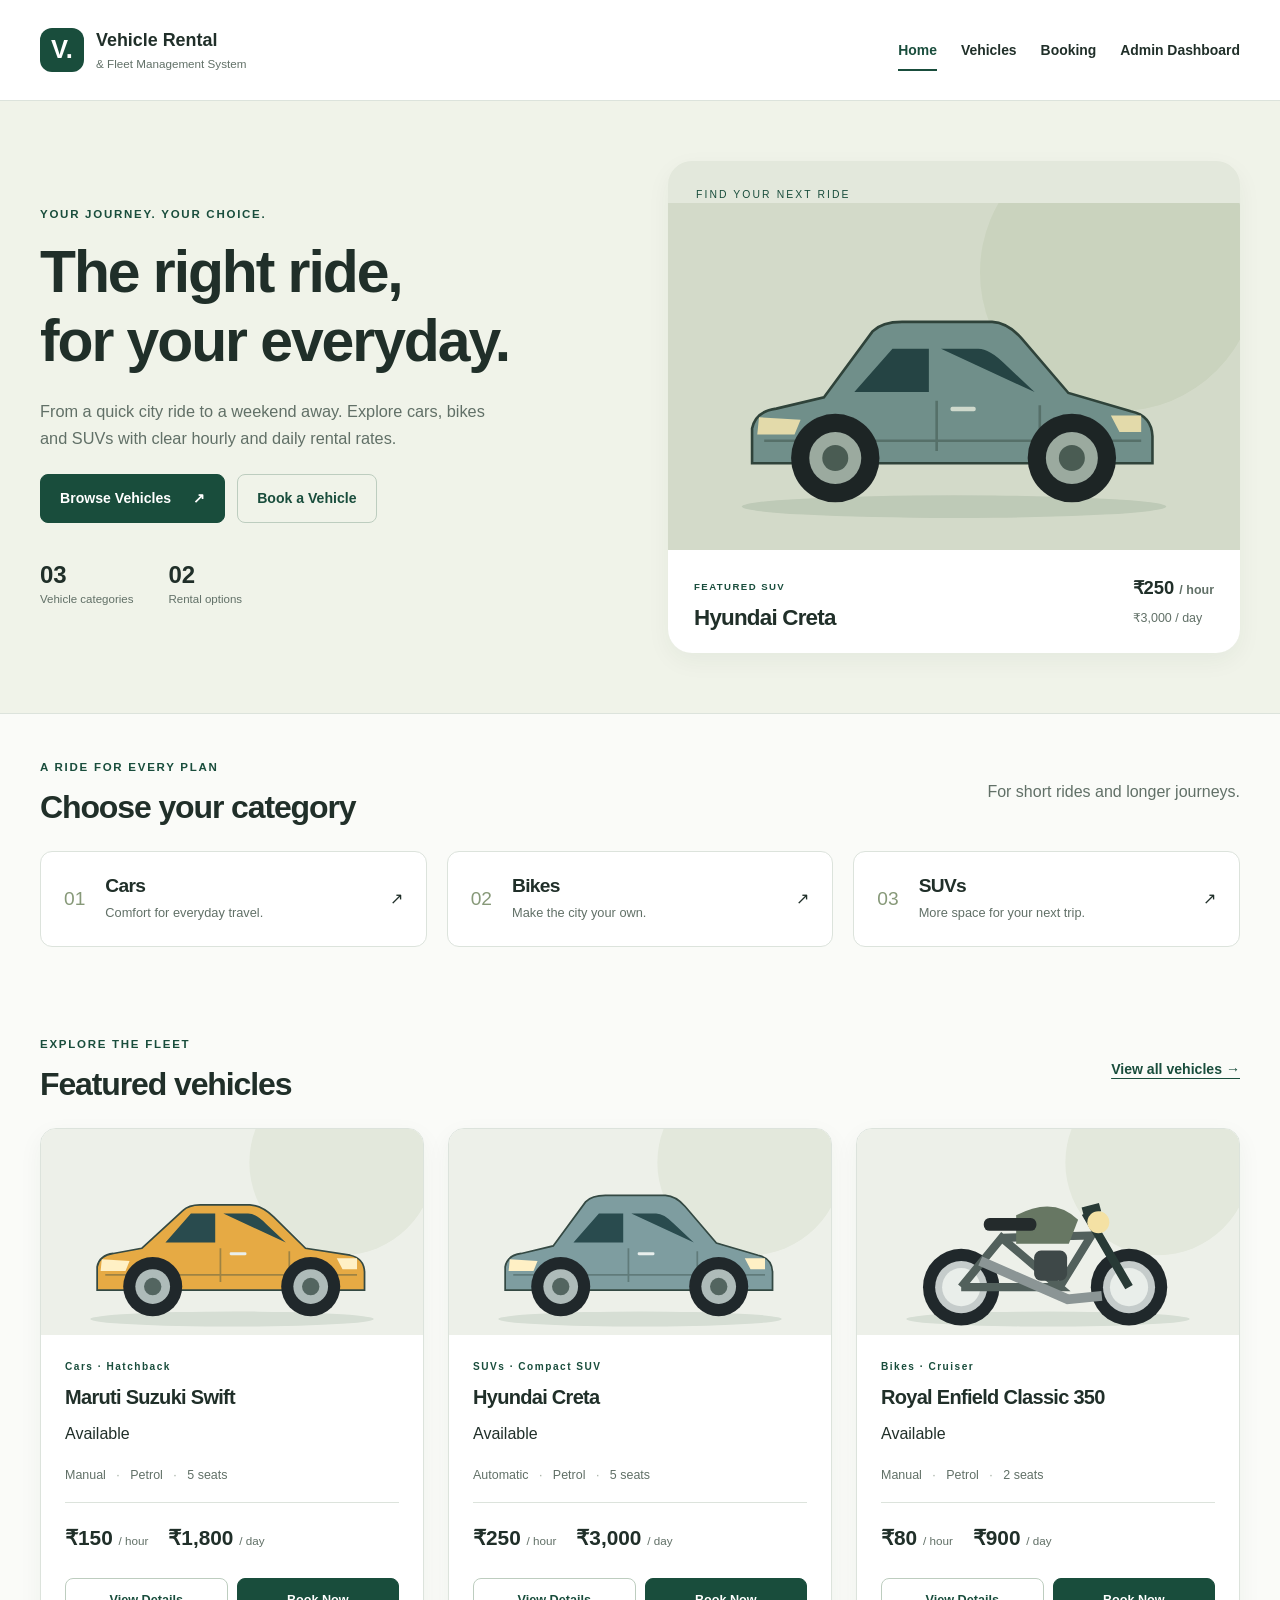
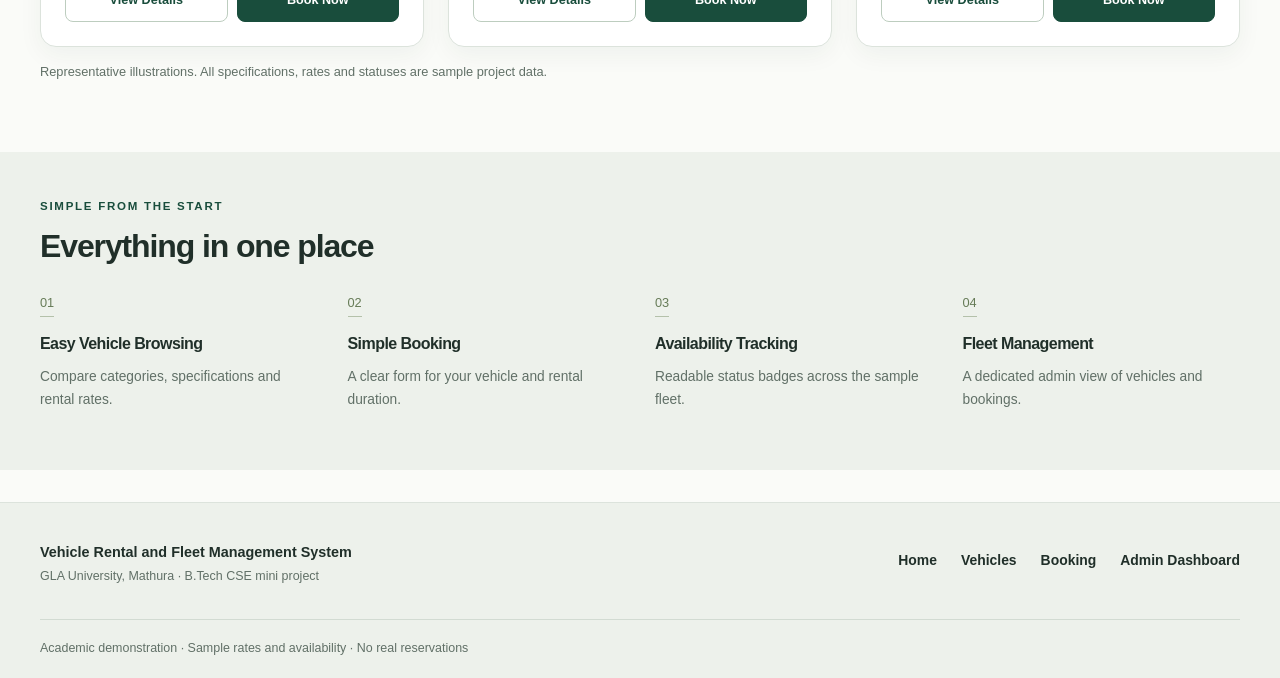
==== index.html @ 5544b96e "feat: add shared architecture home and vehicle listing" ====
<!DOCTYPE html>
<html lang="en">
    <head>
        <meta charset="UTF-8">
        <meta name="viewport" content="width=device-width, initial-scale=1.0">
        <meta name="description" content="Vehicle Rental and Fleet Management System. An HTML and CSS college mini project.">
        <title>
            Home | Vehicle Rental and Fleet Management System
        </title>
        <link rel="stylesheet" href="css/style.css">
        <link rel="icon" href="images/swift.svg" type="image/svg+xml">
    </head>
    <body>
        <a class="skip-link" href="#main">
            Skip to content
        </a>
        <header class="site-header">
            <div class="container header-inner">
                <a class="brand" href="index.html">
                    <span class="brand-mark" aria-hidden="true">
                        V.
                    </span>
                    <span>
                        Vehicle Rental
                        <span class="brand-sub">
                            &amp;
                            Fleet Management System
                        </span>
                    </span>
                </a>
                <nav aria-label="Main navigation">
                    <a href="index.html" aria-current="page">
                        Home
                    </a>
                    <a href="vehicles.html">
                        Vehicles
                    </a>
                    <a href="booking.html">
                        Booking
                    </a>
                    <a href="admin-dashboard.html">
                        Admin Dashboard
                    </a>
                </nav>
            </div>
        </header>
        <main id="main">
            <section class="hero">
                <div class="container hero-grid">
                    <div>
                        <p class="eyebrow">
                            YOUR JOURNEY. YOUR CHOICE.
                        </p>
                        <h1>
                            The right ride,
                            <br>
                            for your everyday.
                        </h1>
                        <p class="hero-copy">
                            From a quick city ride to a weekend away. Explore cars, bikes and SUVs with clear hourly and daily rental rates.
                        </p>
                        <div class="actions">
                            <a class="button" href="vehicles.html">
                                Browse Vehicles
                                <span aria-hidden="true">
                                    ↗
                                </span>
                            </a>
                            <a class="button secondary" href="booking.html">
                                Book a Vehicle
                            </a>
                        </div>
                        <div class="hero-facts">
                            <span>
                                <strong>
                                    03
                                </strong>
                                Vehicle categories
                            </span>
                            <span>
                                <strong>
                                    02
                                </strong>
                                Rental options
                            </span>
                        </div>
                    </div>
                    <div class="hero-visual">
                        <span class="hero-label">
                            FIND YOUR NEXT RIDE
                        </span>
                        <img src="images/creta.svg" alt="Hyundai Creta suvs representative illustration" width="660" height="400">
                        <div class="hero-caption">
                            <div>
                                <span class="eyebrow">
                                    FEATURED SUV
                                </span>
                                <h2>
                                    Hyundai Creta
                                </h2>
                            </div>
                            <div>
                                <strong>
                                    ₹250
                                    <small>
                                        / hour
                                    </small>
                                </strong>
                                <br>
                                <span>
                                    ₹3,000 / day
                                </span>
                            </div>
                        </div>
                    </div>
                </div>
            </section>
            <section class="container section">
                <div class="section-heading">
                    <div>
                        <p class="eyebrow">
                            A RIDE FOR EVERY PLAN
                        </p>
                        <h2>
                            Choose your category
                        </h2>
                    </div>
                    <p>
                        For short rides and longer journeys.
                    </p>
                </div>
                <div class="category-grid">
                    <a class="category-card" href="vehicles.html#cars">
                        <span class="category-number">
                            01
                        </span>
                        <div>
                            <h3>
                                Cars
                            </h3>
                            <p>
                                Comfort for everyday travel.
                            </p>
                        </div>
                        <span aria-hidden="true">
                            ↗
                        </span>
                    </a>
                    <a class="category-card" href="vehicles.html#bikes">
                        <span class="category-number">
                            02
                        </span>
                        <div>
                            <h3>
                                Bikes
                            </h3>
                            <p>
                                Make the city your own.
                            </p>
                        </div>
                        <span aria-hidden="true">
                            ↗
                        </span>
                    </a>
                    <a class="category-card" href="vehicles.html#suvs">
                        <span class="category-number">
                            03
                        </span>
                        <div>
                            <h3>
                                SUVs
                            </h3>
                            <p>
                                More space for your next trip.
                            </p>
                        </div>
                        <span aria-hidden="true">
                            ↗
                        </span>
                    </a>
                </div>
            </section>
            <section class="container section">
                <div class="section-heading">
                    <div>
                        <p class="eyebrow">
                            EXPLORE THE FLEET
                        </p>
                        <h2>
                            Featured vehicles
                        </h2>
                    </div>
                    <a class="text-link" href="vehicles.html">
                        View all vehicles →
                    </a>
                </div>
                <div class="card-grid">
                    <article class="vehicle-card">
                        <img src="images/swift.svg" alt="Maruti Suzuki Swift cars representative illustration" width="660" height="400">
                        <div class="card-body">
                            <div class="eyebrow">
                                Cars · Hatchback
                            </div>
                            <h3>
                                Maruti Suzuki Swift
                            </h3>
                            <span class="badge available">
                                Available
                            </span>
                            <p class="spec-line">
                                Manual
                                <span>
                                    ·
                                </span>
                                Petrol
                                <span>
                                    ·
                                </span>
                                5 seats
                            </p>
                            <div class="rates">
                                <span>
                                    <strong>
                                        ₹150
                                    </strong>
                                    / hour
                                </span>
                                <span>
                                    <strong>
                                        ₹1,800
                                    </strong>
                                    / day
                                </span>
                            </div>
                            <div class="actions">
                                <a class="button secondary" href="vehicle-details.html#swift">
                                    View Details
                                </a>
                                <a class="button" href="booking.html#booking-form">
                                    Book Now
                                </a>
                            </div>
                        </div>
                    </article>
                    <article class="vehicle-card">
                        <img src="images/creta.svg" alt="Hyundai Creta suvs representative illustration" width="660" height="400">
                        <div class="card-body">
                            <div class="eyebrow">
                                SUVs · Compact SUV
                            </div>
                            <h3>
                                Hyundai Creta
                            </h3>
                            <span class="badge available">
                                Available
                            </span>
                            <p class="spec-line">
                                Automatic
                                <span>
                                    ·
                                </span>
                                Petrol
                                <span>
                                    ·
                                </span>
                                5 seats
                            </p>
                            <div class="rates">
                                <span>
                                    <strong>
                                        ₹250
                                    </strong>
                                    / hour
                                </span>
                                <span>
                                    <strong>
                                        ₹3,000
                                    </strong>
                                    / day
                                </span>
                            </div>
                            <div class="actions">
                                <a class="button secondary" href="vehicle-details.html#creta">
                                    View Details
                                </a>
                                <a class="button" href="booking.html#booking-form">
                                    Book Now
                                </a>
                            </div>
                        </div>
                    </article>
                    <article class="vehicle-card">
                        <img src="images/classic.svg" alt="Royal Enfield Classic 350 bikes representative illustration" width="660" height="400">
                        <div class="card-body">
                            <div class="eyebrow">
                                Bikes · Cruiser
                            </div>
                            <h3>
                                Royal Enfield Classic 350
                            </h3>
                            <span class="badge available">
                                Available
                            </span>
                            <p class="spec-line">
                                Manual
                                <span>
                                    ·
                                </span>
                                Petrol
                                <span>
                                    ·
                                </span>
                                2 seats
                            </p>
                            <div class="rates">
                                <span>
                                    <strong>
                                        ₹80
                                    </strong>
                                    / hour
                                </span>
                                <span>
                                    <strong>
                                        ₹900
                                    </strong>
                                    / day
                                </span>
                            </div>
                            <div class="actions">
                                <a class="button secondary" href="vehicle-details.html#classic">
                                    View Details
                                </a>
                                <a class="button" href="booking.html#booking-form">
                                    Book Now
                                </a>
                            </div>
                        </div>
                    </article>
                </div>
                <p class="caption">
                    Representative illustrations. All specifications, rates and statuses are sample project data.
                </p>
            </section>
            <section class="highlights">
                <div class="container">
                    <div class="section-heading">
                        <div>
                            <p class="eyebrow">
                                SIMPLE FROM THE START
                            </p>
                            <h2>
                                Everything in one place
                            </h2>
                        </div>
                    </div>
                    <div class="highlight-grid">
                        <article>
                            <span class="step">
                                01
                            </span>
                            <h3>
                                Easy Vehicle Browsing
                            </h3>
                            <p>
                                Compare categories, specifications and rental rates.
                            </p>
                        </article>
                        <article>
                            <span class="step">
                                02
                            </span>
                            <h3>
                                Simple Booking
                            </h3>
                            <p>
                                A clear form for your vehicle and rental duration.
                            </p>
                        </article>
                        <article>
                            <span class="step">
                                03
                            </span>
                            <h3>
                                Availability Tracking
                            </h3>
                            <p>
                                Readable status badges across the sample fleet.
                            </p>
                        </article>
                        <article>
                            <span class="step">
                                04
                            </span>
                            <h3>
                                Fleet Management
                            </h3>
                            <p>
                                A dedicated admin view of vehicles and bookings.
                            </p>
                        </article>
                    </div>
                </div>
            </section>
        </main>
        <footer>
            <div class="container footer-grid">
                <div>
                    <strong>
                        Vehicle Rental and Fleet Management System
                    </strong>
                    <p>
                        GLA University, Mathura · B.Tech CSE mini project
                    </p>
                </div>
                <nav aria-label="Footer navigation">
                    <a href="index.html">
                        Home
                    </a>
                    <a href="vehicles.html">
                        Vehicles
                    </a>
                    <a href="booking.html">
                        Booking
                    </a>
                    <a href="admin-dashboard.html">
                        Admin Dashboard
                    </a>
                </nav>
            </div>
            <div class="container footer-note">
                Academic demonstration · Sample rates and availability · No real reservations
            </div>
        </footer>
    </body>
</html>
---- css/style.css ----
/* 1. Theme and base */
:root {
    --primary: #194d3c;
    --primary-hover: #103a2c;
    --background: #fafbf8;
    --surface: #ffffff;
    --text: #202f29;
    --muted: #617067;
    --border: #dce3dc;
    --radius: 16px;
    --space: 24px;
    --shadow: 0 8px 25px rgb(25 55 39 / 5%);
}
* { box-sizing: border-box; }
body { margin: 0; background: var(--background); color: var(--text); font: 16px/1.65 Arial, Helvetica, sans-serif; }
a { color: inherit; text-decoration: none; }
a:hover { color: var(--primary); }
img { display: block; width: 100%; height: auto; }
h1, h2, h3, p { margin-top: 0; }
h1, h2, h3 { line-height: 1.17; letter-spacing: -.035em; }
h1 { font-size: clamp(2.25rem, 4vw, 3.6rem); margin-bottom: 22px; }
h2 { font-size: clamp(1.5rem, 2.5vw, 2rem); margin-bottom: 16px; }
h3 { font-size: 1.2rem; margin-bottom: 12px; }
p { color: var(--muted); }
button, input, select, textarea { font: inherit; }
button, summary { cursor: pointer; }
button:disabled { cursor: not-allowed; background: #e8ece7; border-color: #d5ddd5; color: #697369; }
:focus-visible { outline: 3px solid #b37719; outline-offset: 4px; }
[id] { scroll-margin-top: 24px; }
.container { max-width: 1200px; width: calc(100% - 64px); margin-inline: auto; }
.section { padding-block: 44px; }
.eyebrow { color: var(--primary); font-size: .72rem; font-weight: 700; letter-spacing: .15em; margin-bottom: 14px; }
.caption { font-size: .8rem; margin: 14px 0 0; }
.skip-link { position: absolute; top: -100px; left: 12px; background: white; padding: 10px; z-index: 5; }
.skip-link:focus { top: 8px; }
/* 2. Shared header and footer */
.site-header { background: var(--surface); border-bottom: 1px solid var(--border); }
.header-inner { display: flex; justify-content: space-between; align-items: center; gap: 24px; min-height: 100px; }
.brand { display: flex; gap: 12px; align-items: center; font-size: 1.12rem; font-weight: 700; line-height: 1.3; }
.brand-mark { background: var(--primary); color: #fff; width: 44px; height: 44px; display: grid; place-items: center; border-radius: 12px; font-size: 1.6rem; }
.brand-sub { display: block; font-size: .73rem; font-weight: 400; margin-top: 4px; color: var(--muted); }
nav { display: flex; gap: 24px; flex-wrap: wrap; }
nav a { font-size: .87rem; font-weight: 600; padding-block: 10px; }
nav a[aria-current] { color: var(--primary); box-shadow: inset 0 -2px var(--primary); }
footer { background: #edf1eb; border-top: 1px solid var(--border); padding: 36px 0 20px; margin-top: 32px; }
.footer-grid { display: flex; justify-content: space-between; gap: 24px; }
footer strong { font-size: .9rem; }
footer p, .footer-note { font-size: .78rem; }
.footer-note { border-top: 1px solid #d2dbd2; padding-top: 18px; margin-top: 20px; color: var(--muted); }
/* 3. Buttons and reusable surfaces */
.button { display: inline-flex; align-items: center; justify-content: center; gap: 22px; background: var(--primary); color: white; border: 1px solid var(--primary); border-radius: 8px; padding: 12px 19px; font-size: .88rem; font-weight: 600; text-align: center; transition: background .15s; }
.button:hover { background: var(--primary-hover); color: white; }
.button:disabled:hover { background: #e8ece7; color: #697369; }
.secondary { background: transparent; color: var(--primary); border-color: #bdcdbf; }
.secondary:hover { background: #e9eee6; color: var(--primary); }
.actions { display: flex; flex-wrap: wrap; gap: 12px; margin-top: 22px; }
.text-link, .back-link { color: var(--primary); font-size: .88rem; font-weight: 700; text-decoration: underline; text-underline-offset: 4px; }
.back-link { display: inline-block; margin-bottom: 32px; }
.panel { background: white; border: 1px solid var(--border); border-radius: var(--radius); padding: 28px; }
.section-heading { display: flex; align-items: center; justify-content: space-between; gap: 24px; margin-bottom: 24px; }
.section-heading h2, .section-heading p { margin-bottom: 0; }
.section-heading .eyebrow { margin-bottom: 12px; }
.page-heading { max-width: 820px; margin: 10px 0 32px; }
.page-heading p:last-child { margin-bottom: 0; }
.demo-chip { font-size: .65rem; letter-spacing: .09em; font-weight: 700; background: #edf1e9; padding: 6px 10px; border-radius: 5px; color: #53694f; }
.notice { background: #f0f3e9; border-left: 3px solid #8a9b57; padding: 16px 20px; font-size: .88rem; border-radius: 0 8px 8px 0; }
.notice:target { outline: 3px solid #8a9b57; }
/* 4. Home */
.hero { background: #f0f3e9; padding: 60px 0; border-bottom: 1px solid var(--border); }
.hero-grid { display: grid; grid-template-columns: 1fr 1fr; align-items: center; gap: 56px; }
.hero h1 { font-size: clamp(2.6rem, 4.6vw, 4.2rem); }
.hero-copy { max-width: 450px; font-size: 1.02rem; }
.hero-facts { display: flex; gap: 35px; margin-top: 36px; font-size: .72rem; color: var(--muted); }
.hero-facts strong { display: block; font-size: 1.5rem; color: var(--text); line-height: 1.3; }
.hero-visual { background: #e3e8dc; border-radius: 24px; overflow: hidden; box-shadow: var(--shadow); }
.hero-visual img { mix-blend-mode: multiply; }
.hero-label { display: block; margin: 25px 28px 0; font-size: .65rem; letter-spacing: .2em; color: var(--primary); }
.hero-caption { display: flex; justify-content: space-between; align-items: center; gap: 20px; padding: 22px 26px; background: #fff; }
.hero-caption h2 { margin: 7px 0 0; font-size: 1.4rem; }
.hero-caption .eyebrow { font-size: .6rem; }
.hero-caption strong { font-size: 1.15rem; }
.hero-caption small, .hero-caption div:last-child span { font-size: .78rem; color: var(--muted); }
.category-grid { display: grid; grid-template-columns: repeat(3, 1fr); gap: 20px; }
.category-card { display: flex; align-items: center; gap: 20px; padding: 23px; background: #fff; border: 1px solid var(--border); border-radius: 12px; }
.category-card:hover { border-color: var(--primary); }
.category-card p { font-size: .8rem; margin: 5px 0 0; }
.category-card h3 { margin: 0; }
.category-card > span:last-child { margin-left: auto; }
.category-number { color: #879979; font-size: 1.2rem; }
.highlights { background: #edf1eb; padding: 45px 0; margin-top: 25px; }
.highlight-grid { display: grid; grid-template-columns: repeat(4, 1fr); gap: 30px; }
.highlight-grid h3 { font-size: 1rem; margin-top: 20px; }
.highlight-grid p { font-size: .86rem; }
.step { color: #667b57; font-size: .8rem; border-bottom: 1px solid #b4c1aa; padding-bottom: 6px; }
/* 5. Vehicle catalogue and statuses */
.card-grid { display: grid; grid-template-columns: repeat(3, minmax(0, 1fr)); gap: 24px; }
.card-grid.two { grid-template-columns: repeat(2, minmax(0, 1fr)); }
.vehicle-card { background: var(--surface); border: 1px solid var(--border); border-radius: var(--radius); overflow: hidden; box-shadow: var(--shadow); }
.vehicle-card img { aspect-ratio: 1.85; object-fit: cover; }
.card-body { padding: 24px; }
.card-body .eyebrow { font-size: .63rem; margin-bottom: 10px; }
.card-body h3 { font-size: 1.25rem; }
/* MEMBER 3 MODULE STYLES 1: added by their feature branch. */
.spec-line { font-size: .78rem; margin: 17px 0; }
.spec-line span { margin: 0 7px; color: #a3aea2; }
.rates { border-top: 1px solid var(--border); padding-top: 18px; display: flex; gap: 20px; flex-wrap: wrap; font-size: .73rem; color: var(--muted); }
.rates strong { font-size: 1.3rem; color: var(--text); }
.card-body .actions { gap: 9px; }
.card-body .button { flex: 1; padding: 11px 9px; font-size: .79rem; }
/* 6. Forms and filters */
/* MEMBER 2 MODULE STYLES 1: added by their feature branch. */
.field { display: flex; flex-direction: column; gap: 7px; min-width: 0; }
label { font-size: .79rem; font-weight: 600; }
input, select, textarea { width: 100%; min-width: 0; background: #fcfdfb; color: var(--text); border: 1px solid #cbd5cc; padding: 11px 12px; border-radius: 7px; font-size: .86rem; }
textarea { resize: vertical; }
input[type=file] { padding: 8px; }
.form-grid { display: grid; grid-template-columns: repeat(2, minmax(0, 1fr)); gap: 22px; margin-bottom: 20px; }
fieldset { padding: 0; margin: 28px 0; border: none; min-width: 0; }
legend { font-size: 1rem; font-weight: 700; padding: 0 0 20px; }
/* MEMBER 3 MODULE STYLES 2: added by their feature branch. */
/* MEMBER 2 MODULE STYLES 2: added by their feature branch. */
/* 8. Admin, tables and fleet records */
/* MEMBER 4 MODULE STYLES 1: added by their feature branch. */
.table-wrap { width: 100%; overflow-x: auto; border: 1px solid var(--border); border-radius: 12px; background: white; }
table { width: 100%; border-collapse: collapse; text-align: left; font-size: .86rem; min-width: 630px; }
caption { text-align: left; padding: 12px 20px; color: var(--muted); font-size: .75rem; }
th, td { padding: 17px 20px; border-top: 1px solid var(--border); vertical-align: top; }
thead th { background: #f1f4ef; font-size: .72rem; font-weight: 600; color: #556751; }
tbody th { font-weight: 600; }
tbody tr:hover { background: #f9fbf6; }
/* MEMBER 4 MODULE STYLES 2: added by their feature branch. */
/* 9. Tablet and mobile */
@media (max-width: 1050px) {
    .filter-grid { grid-template-columns: repeat(3, minmax(0, 1fr)); }
    .hero-grid { gap: 28px; }
    .category-card { gap: 12px; padding: 18px; }
    .card-grid { gap: 16px; }
    .card-body { padding: 18px; }
    .header-inner { gap: 20px; }
    nav { gap: 16px; }
    .footer-grid { flex-direction: column; }
}
@media (max-width: 800px) {
    .container { width: calc(100% - 40px); }
    .header-inner { flex-direction: column; align-items: flex-start; padding-block: 18px; }
    .hero-grid, .detail-grid, .booking-layout { grid-template-columns: 1fr; }
    .hero { padding: 36px 0; }
    .hero-visual { max-width: 600px; }
    .card-grid { grid-template-columns: repeat(2, minmax(0, 1fr)); }
    .category-grid { grid-template-columns: 1fr; }
    .highlight-grid, .summary-grid { grid-template-columns: repeat(2, minmax(0, 1fr)); }
    .detail-lower { grid-template-columns: 1fr; }
    .section { padding-block: 30px; }
    .section-heading { align-items: flex-start; }
    .section-heading > p { display: none; }
}
@media (max-width: 520px) {
    .container { width: calc(100% - 32px); }
    h1, .detail-grid h1 { font-size: 2.25rem; }
    .hero h1 { font-size: 2.65rem; }
    .header-inner nav { width: 100%; gap: 8px 18px; }
    nav a { font-size: .78rem; }
    .hero-caption { padding: 20px; gap: 10px; }
    .hero-caption h2 { font-size: 1.15rem; }
    .card-grid, .card-grid.two, .form-grid, .filter-grid { grid-template-columns: 1fr; }
    .panel { padding: 20px; }
    .section-heading { flex-wrap: wrap; gap: 14px; }
    .summary-grid { gap: 12px; }
    .summary-card { padding: 18px; }
    .summary-card p { min-height: 2.7em; }
    .highlight-grid { gap: 20px; }
    .admin-nav { gap: 8px 16px; padding: 10px 14px; }
    .edit-panel { padding: 16px; }
    .hero-facts { gap: 26px; }
}
@media (prefers-reduced-motion: reduce) {
    * { transition: none !important; }
}
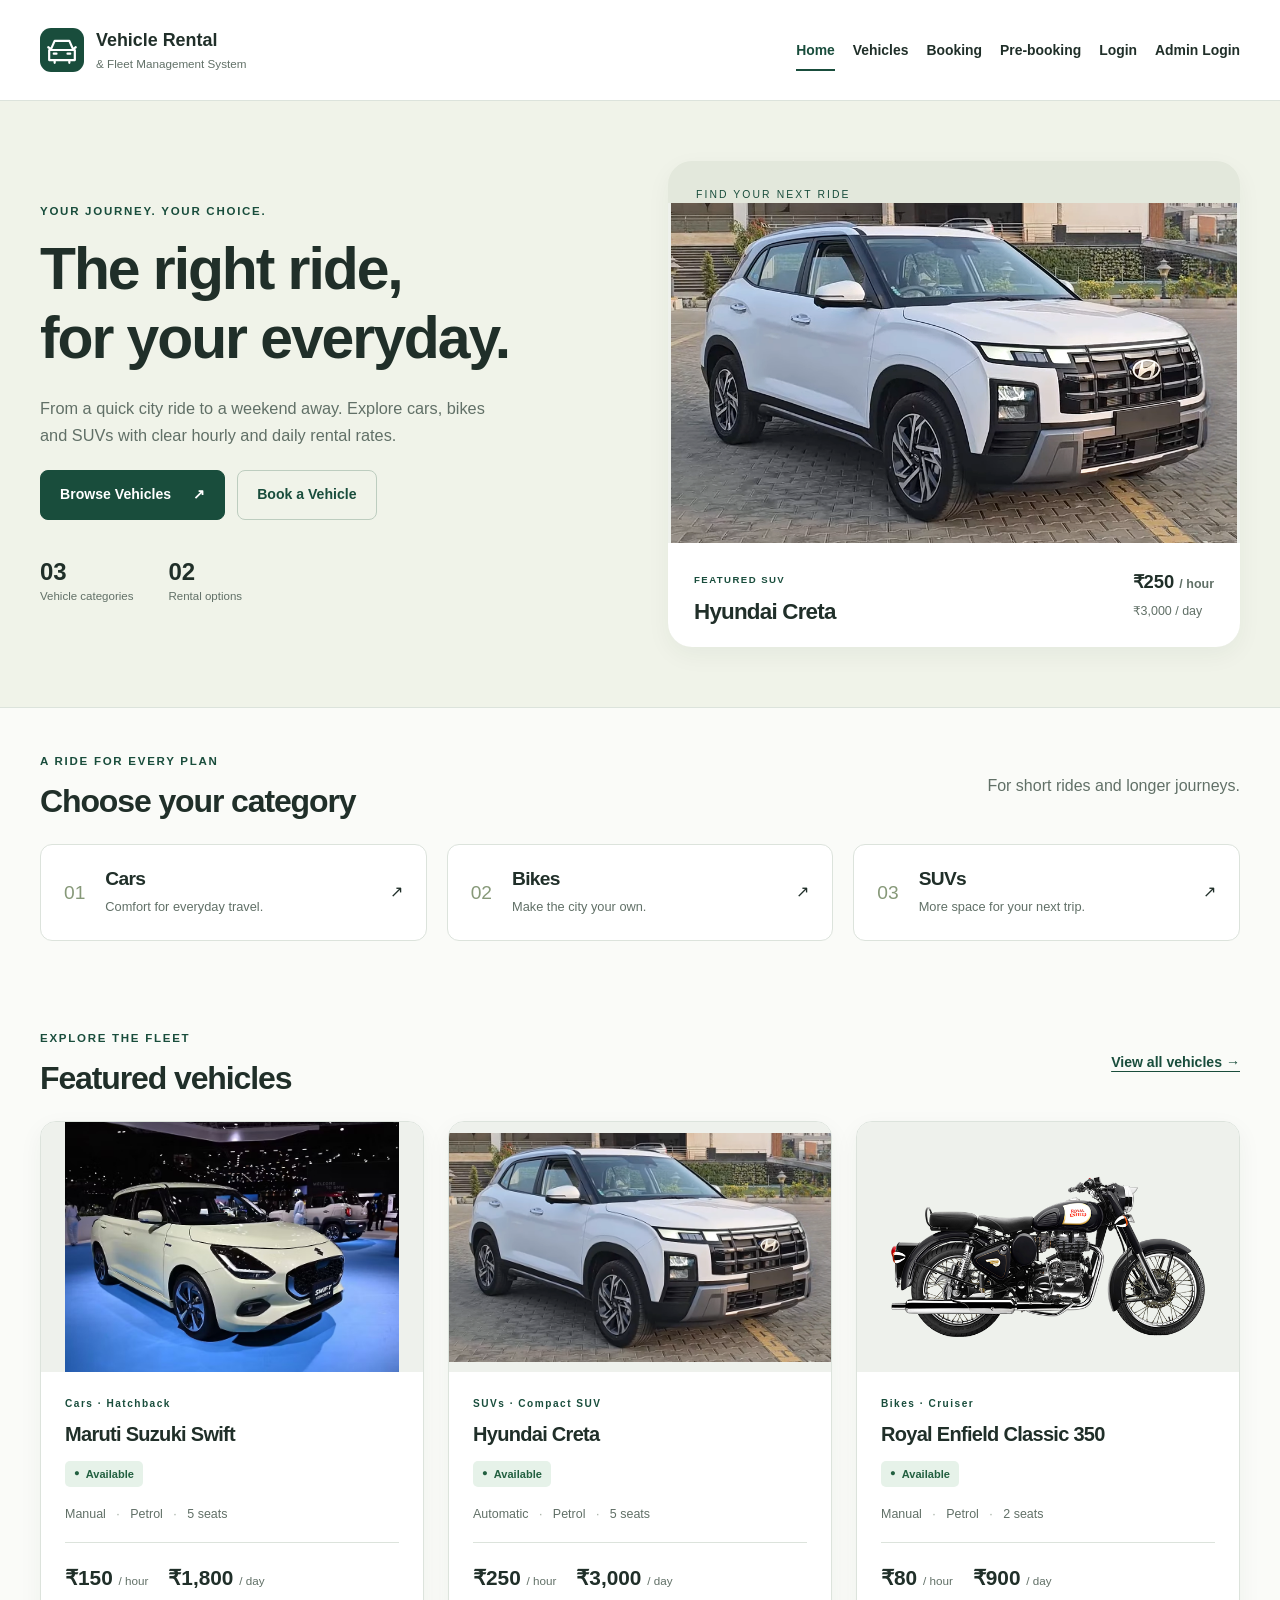
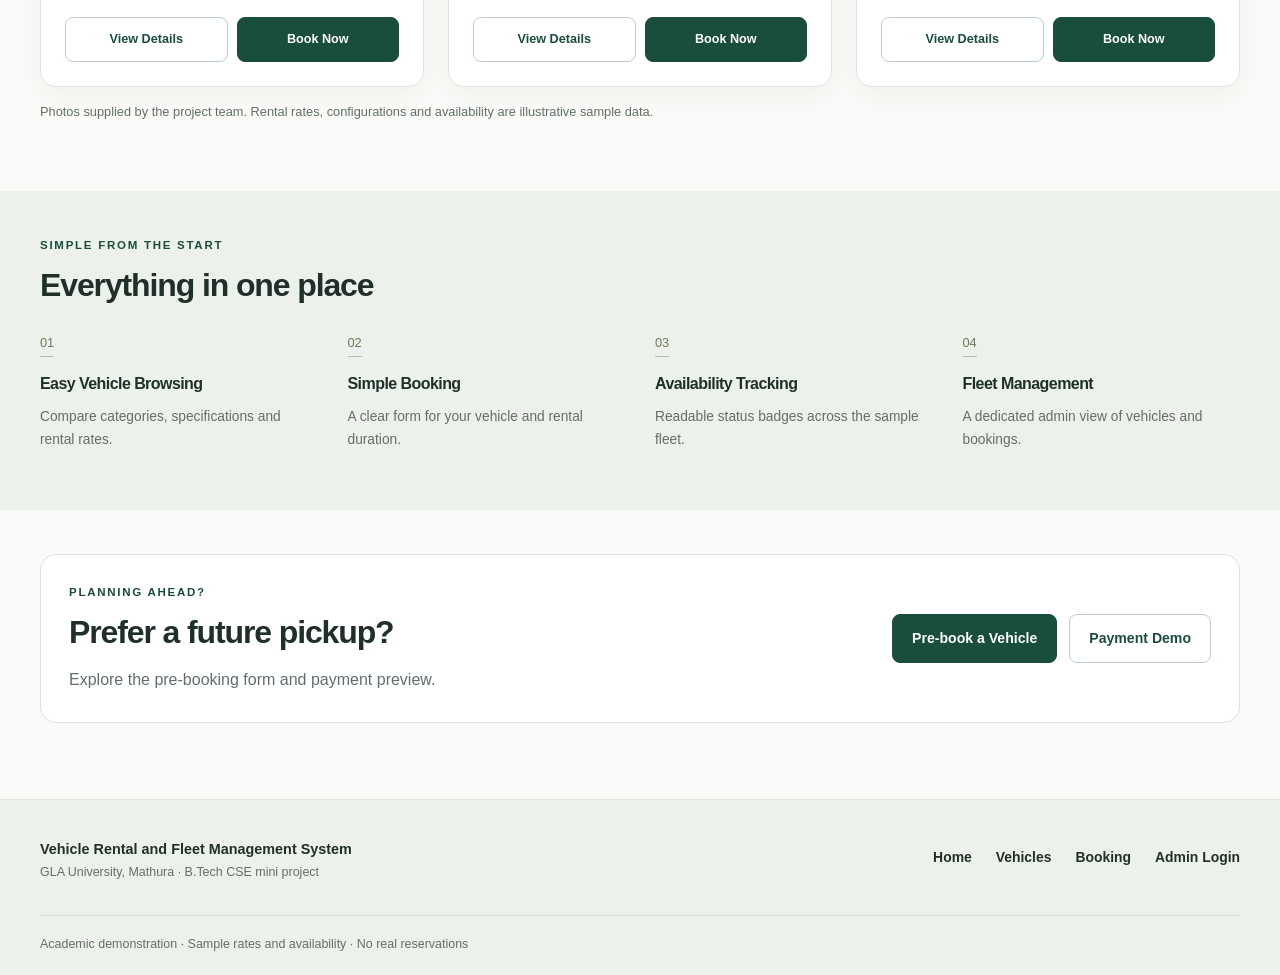
==== commit 5e8bb142: "feat: update home vehicle listing and add login page" ====
--- a/index.html
+++ b/index.html
@@ -8,7 +8,7 @@
             Home | Vehicle Rental and Fleet Management System
         </title>
         <link rel="stylesheet" href="css/style.css">
-        <link rel="icon" href="images/swift.svg" type="image/svg+xml">
+        <link rel="icon" href="images/rental-logo.svg" type="image/svg+xml">
     </head>
     <body>
         <a class="skip-link" href="#main">
@@ -17,9 +17,7 @@
         <header class="site-header">
             <div class="container header-inner">
                 <a class="brand" href="index.html">
-                    <span class="brand-mark" aria-hidden="true">
-                        V.
-                    </span>
+                    <img class="brand-logo" src="images/rental-logo.svg" alt="" width="48" height="48">
                     <span>
                         Vehicle Rental
                         <span class="brand-sub">
@@ -29,19 +27,13 @@
                     </span>
                 </a>
                 <nav aria-label="Main navigation">
-                    <a href="index.html" aria-current="page">
-                        Home
-                    </a>
-                    <a href="vehicles.html">
-                        Vehicles
-                    </a>
-                    <a href="booking.html">
-                        Booking
-                    </a>
-                    <a href="admin-dashboard.html">
-                        Admin Dashboard
-                    </a>
-                </nav>
+<a href="index.html" aria-current="page">Home</a>
+<a href="vehicles.html">Vehicles</a>
+<a href="booking.html">Booking</a>
+<a href="pre-booking.html">Pre-booking</a>
+<a href="login.html">Login</a>
+<a href="admin-login.html">Admin Login</a>
+</nav>
             </div>
         </header>
         <main id="main">
@@ -89,7 +81,7 @@
                         <span class="hero-label">
                             FIND YOUR NEXT RIDE
                         </span>
-                        <img src="images/creta.svg" alt="Hyundai Creta suvs representative illustration" width="660" height="400">
+                        <img src="images/creta.png" alt="Hyundai Creta suvs supplied photograph" width="660" height="400">
                         <div class="hero-caption">
                             <div>
                                 <span class="eyebrow">
@@ -196,7 +188,7 @@
                 </div>
                 <div class="card-grid">
                     <article class="vehicle-card">
-                        <img src="images/swift.svg" alt="Maruti Suzuki Swift cars representative illustration" width="660" height="400">
+                        <img src="images/swift.jpg" alt="Suzuki Swift concept display photograph" width="660" height="400">
                         <div class="card-body">
                             <div class="eyebrow">
                                 Cars · Hatchback
@@ -243,7 +235,7 @@
                         </div>
                     </article>
                     <article class="vehicle-card">
-                        <img src="images/creta.svg" alt="Hyundai Creta suvs representative illustration" width="660" height="400">
+                        <img src="images/creta.png" alt="Hyundai Creta suvs supplied photograph" width="660" height="400">
                         <div class="card-body">
                             <div class="eyebrow">
                                 SUVs · Compact SUV
@@ -290,7 +282,7 @@
                         </div>
                     </article>
                     <article class="vehicle-card">
-                        <img src="images/classic.svg" alt="Royal Enfield Classic 350 bikes representative illustration" width="660" height="400">
+                        <img src="images/classic.png" alt="Royal Enfield Classic 350 bikes supplied photograph" width="660" height="400">
                         <div class="card-body">
                             <div class="eyebrow">
                                 Bikes · Cruiser
@@ -338,7 +330,7 @@
                     </article>
                 </div>
                 <p class="caption">
-                    Representative illustrations. All specifications, rates and statuses are sample project data.
+                    Photos supplied by the project team. Rental rates, configurations and availability are illustrative sample data.
                 </p>
             </section>
             <section class="highlights">
@@ -401,7 +393,20 @@
                     </div>
                 </div>
             </section>
-        </main>
+        <section class="container section">
+<div class="rental-next panel">
+<div>
+<p class="eyebrow">PLANNING AHEAD?</p>
+<h2>Prefer a future pickup?</h2>
+<p>Explore the pre-booking form and payment preview.</p>
+</div>
+<div class="actions">
+<a class="button" href="pre-booking.html">Pre-book a Vehicle</a>
+<a class="button secondary" href="payment.html">Payment Demo</a>
+</div>
+</div>
+</section>
+</main>
         <footer>
             <div class="container footer-grid">
                 <div>
@@ -422,9 +427,7 @@
                     <a href="booking.html">
                         Booking
                     </a>
-                    <a href="admin-dashboard.html">
-                        Admin Dashboard
-                    </a>
+                    <a href="admin-login.html">Admin Login</a>
                 </nav>
             </div>
             <div class="container footer-note">
--- a/css/style.css
+++ b/css/style.css
@@ -37,7 +37,6 @@
 .site-header { background: var(--surface); border-bottom: 1px solid var(--border); }
 .header-inner { display: flex; justify-content: space-between; align-items: center; gap: 24px; min-height: 100px; }
 .brand { display: flex; gap: 12px; align-items: center; font-size: 1.12rem; font-weight: 700; line-height: 1.3; }
-.brand-mark { background: var(--primary); color: #fff; width: 44px; height: 44px; display: grid; place-items: center; border-radius: 12px; font-size: 1.6rem; }
 .brand-sub { display: block; font-size: .73rem; font-weight: 400; margin-top: 4px; color: var(--muted); }
 nav { display: flex; gap: 24px; flex-wrap: wrap; }
 nav a { font-size: .87rem; font-weight: 600; padding-block: 10px; }
@@ -100,7 +99,11 @@
 .card-body { padding: 24px; }
 .card-body .eyebrow { font-size: .63rem; margin-bottom: 10px; }
 .card-body h3 { font-size: 1.25rem; }
-/* MEMBER 3 MODULE STYLES 1: added by their feature branch. */
+.badge { display: inline-flex; border-radius: 5px; padding: 4px 9px; font-size: .69rem; font-weight: 700; white-space: nowrap; }
+.badge::before { content: '●'; font-size: .6rem; margin-right: 6px; }
+.available { background: #e6f2e9; color: #226040; }
+.booked { background: #fff0d1; color: #82570c; }
+.maintenance { background: #f9e7e2; color: #984738; }
 .spec-line { font-size: .78rem; margin: 17px 0; }
 .spec-line span { margin: 0 7px; color: #a3aea2; }
 .rates { border-top: 1px solid var(--border); padding-top: 18px; display: flex; gap: 20px; flex-wrap: wrap; font-size: .73rem; color: var(--muted); }
@@ -108,7 +111,9 @@
 .card-body .actions { gap: 9px; }
 .card-body .button { flex: 1; padding: 11px 9px; font-size: .79rem; }
 /* 6. Forms and filters */
-/* MEMBER 2 MODULE STYLES 1: added by their feature branch. */
+.filter-grid { display: grid; grid-template-columns: 1.25fr repeat(4, 1fr) auto; gap: 14px; align-items: end; }
+.filters h2 { font-size: 1.2rem; }
+.filters p { font-size: .83rem; }
 .field { display: flex; flex-direction: column; gap: 7px; min-width: 0; }
 label { font-size: .79rem; font-weight: 600; }
 input, select, textarea { width: 100%; min-width: 0; background: #fcfdfb; color: var(--text); border: 1px solid #cbd5cc; padding: 11px 12px; border-radius: 7px; font-size: .86rem; }
@@ -117,10 +122,39 @@
 .form-grid { display: grid; grid-template-columns: repeat(2, minmax(0, 1fr)); gap: 22px; margin-bottom: 20px; }
 fieldset { padding: 0; margin: 28px 0; border: none; min-width: 0; }
 legend { font-size: 1rem; font-weight: 700; padding: 0 0 20px; }
-/* MEMBER 3 MODULE STYLES 2: added by their feature branch. */
-/* MEMBER 2 MODULE STYLES 2: added by their feature branch. */
+.booking-layout { display: grid; grid-template-columns: minmax(0, 2fr) minmax(0, 1fr); gap: 28px; align-items: start; }
+.booking-layout aside .panel { margin-bottom: 24px; }
+.rental-guide { background: #edf1e6; }
+.rental-guide dl div { padding: 17px 0; border-bottom: 1px solid #d3ddc9; }
+.rental-guide dt { font-weight: 700; }
+dd { margin: 4px 0 0; }
+.rental-guide dd { font-size: .87rem; color: var(--muted); }
+/* 7. Details: native fragment links select a static HTML panel */
+.vehicle-panel { display: none; }
+.default-panel { display: block; }
+.vehicle-panel:target { display: block; }
+.vehicle-panel:target ~ .default-panel { display: none; }
+.detail-grid { display: grid; grid-template-columns: 1.12fr 1fr; gap: 48px; align-items: center; }
+.detail-image img { border-radius: var(--radius); }
+.detail-grid h1 { font-size: 2.7rem; }
+.detail-grid .badge { margin-bottom: 20px; }
+.spec-grid { display: grid; grid-template-columns: 1fr 1fr; gap: 20px; padding-block: 12px; }
+.spec-grid dt { font-size: .72rem; color: var(--muted); }
+.spec-grid dd { font-weight: 600; font-size: .9rem; }
+.detail-lower { display: grid; grid-template-columns: 1fr 1fr; gap: 24px; margin-top: 44px; }
+.detail-lower h2 { font-size: 1.3rem; }
+.feature-list { padding-left: 20px; font-size: .9rem; color: var(--muted); }
+.feature-list li { margin-bottom: 10px; }
 /* 8. Admin, tables and fleet records */
-/* MEMBER 4 MODULE STYLES 1: added by their feature branch. */
+.admin-nav { background: #edf2e9; border: 1px solid var(--border); padding: 9px 20px; border-radius: 10px; margin-bottom: 32px; }
+.summary-grid { display: grid; grid-template-columns: repeat(4, minmax(0, 1fr)); gap: 22px; margin: 30px 0; }
+.summary-card { background: white; border: 1px solid var(--border); border-radius: 12px; padding: 24px; }
+.summary-card p { font-size: .85rem; margin-bottom: 10px; }
+.summary-card strong { font-size: 2.4rem; line-height: 1; display: block; margin-bottom: 14px; }
+.summary-card span { color: var(--muted); font-size: .72rem; }
+.summary-card.green strong { color: #297b52; }
+.summary-card.amber strong { color: #9c741e; }
+.summary-card.red strong { color: #a35341; }
 .table-wrap { width: 100%; overflow-x: auto; border: 1px solid var(--border); border-radius: 12px; background: white; }
 table { width: 100%; border-collapse: collapse; text-align: left; font-size: .86rem; min-width: 630px; }
 caption { text-align: left; padding: 12px 20px; color: var(--muted); font-size: .75rem; }
@@ -128,7 +162,14 @@
 thead th { background: #f1f4ef; font-size: .72rem; font-weight: 600; color: #556751; }
 tbody th { font-weight: 600; }
 tbody tr:hover { background: #f9fbf6; }
-/* MEMBER 4 MODULE STYLES 2: added by their feature branch. */
+.remove-action { margin-top: 8px; color: #9b4939; }
+.remove-action p { max-width: 210px; font-size: .8rem; }
+.remove-action button { font-size: .72rem; border-radius: 5px; padding: 7px; border: 1px solid var(--border); }
+.edit-panel { background: white; border: 1px solid var(--border); border-radius: 10px; padding: 18px 24px; margin-top: 14px; }
+.edit-panel:target { border: 2px solid var(--primary); }
+.edit-panel summary { font-weight: 600; }
+.edit-panel form { margin-top: 24px; }
+.edit-panel .button { margin-top: 20px; }
 /* 9. Tablet and mobile */
 @media (max-width: 1050px) {
     .filter-grid { grid-template-columns: repeat(3, minmax(0, 1fr)); }
@@ -176,3 +217,36 @@
 @media (prefers-reduced-motion: reduce) {
     * { transition: none !important; }
 }
+
+/* 10. Customer and admin access, pre-booking and payment previews */
+.header-inner { flex-wrap: wrap; padding-block: 18px; }
+.header-inner nav { gap: 10px 18px; }
+.auth-layout { display: grid; grid-template-columns: minmax(0, 1fr) minmax(0, 1fr); gap: 48px; align-items: start; }
+.auth-intro { padding: 24px 0; }
+.auth-intro img { border-radius: var(--radius); margin-top: 28px; }
+.auth-fields { display: grid; gap: 20px; margin-bottom: 24px; }
+.auth-links { margin-top: 24px; }
+.auth-links a { color: var(--primary); text-decoration: underline; text-underline-offset: 3px; }
+.auth-register { max-width: 850px; }
+.rental-next { display: flex; justify-content: space-between; gap: 24px; align-items: center; }
+.rental-next p { margin-bottom: 0; }
+.rental-next .eyebrow { margin-bottom: 12px; }
+.rental-next .actions { margin-top: 0; }
+.payment-options { display: grid; gap: 14px; margin: 24px 0; }
+.payment-options details { padding: 16px; border: 1px solid var(--border); border-radius: 8px; }
+.payment-options summary { font-weight: 600; }
+.payment-options details p { margin: 16px 0; }
+input:disabled { color: #667469; background: #edf1eb; }
+@media (max-width: 800px) {
+    .auth-layout { grid-template-columns: 1fr; gap: 24px; }
+    .auth-intro img { max-width: 460px; }
+    .rental-next { flex-direction: column; align-items: flex-start; }
+}
+
+/* 11. Supplied photography and rental car identity */
+.brand-logo { width: 44px; height: 44px; flex: 0 0 44px; }
+.vehicle-card img { width: 100%; height: 250px; aspect-ratio: auto; object-fit: contain; background: #eef1ec; }
+.hero-visual img { height: 340px; object-fit: contain; mix-blend-mode: normal; background: #eef1ec; }
+.detail-image img { width: 100%; max-height: 520px; object-fit: contain; background: #eef1ec; }
+.auth-intro img, .rental-guide img { max-height: 340px; object-fit: contain; background: #eef1ec; }
+@media (max-width: 520px) { .vehicle-card img, .hero-visual img { height: 230px; } }
